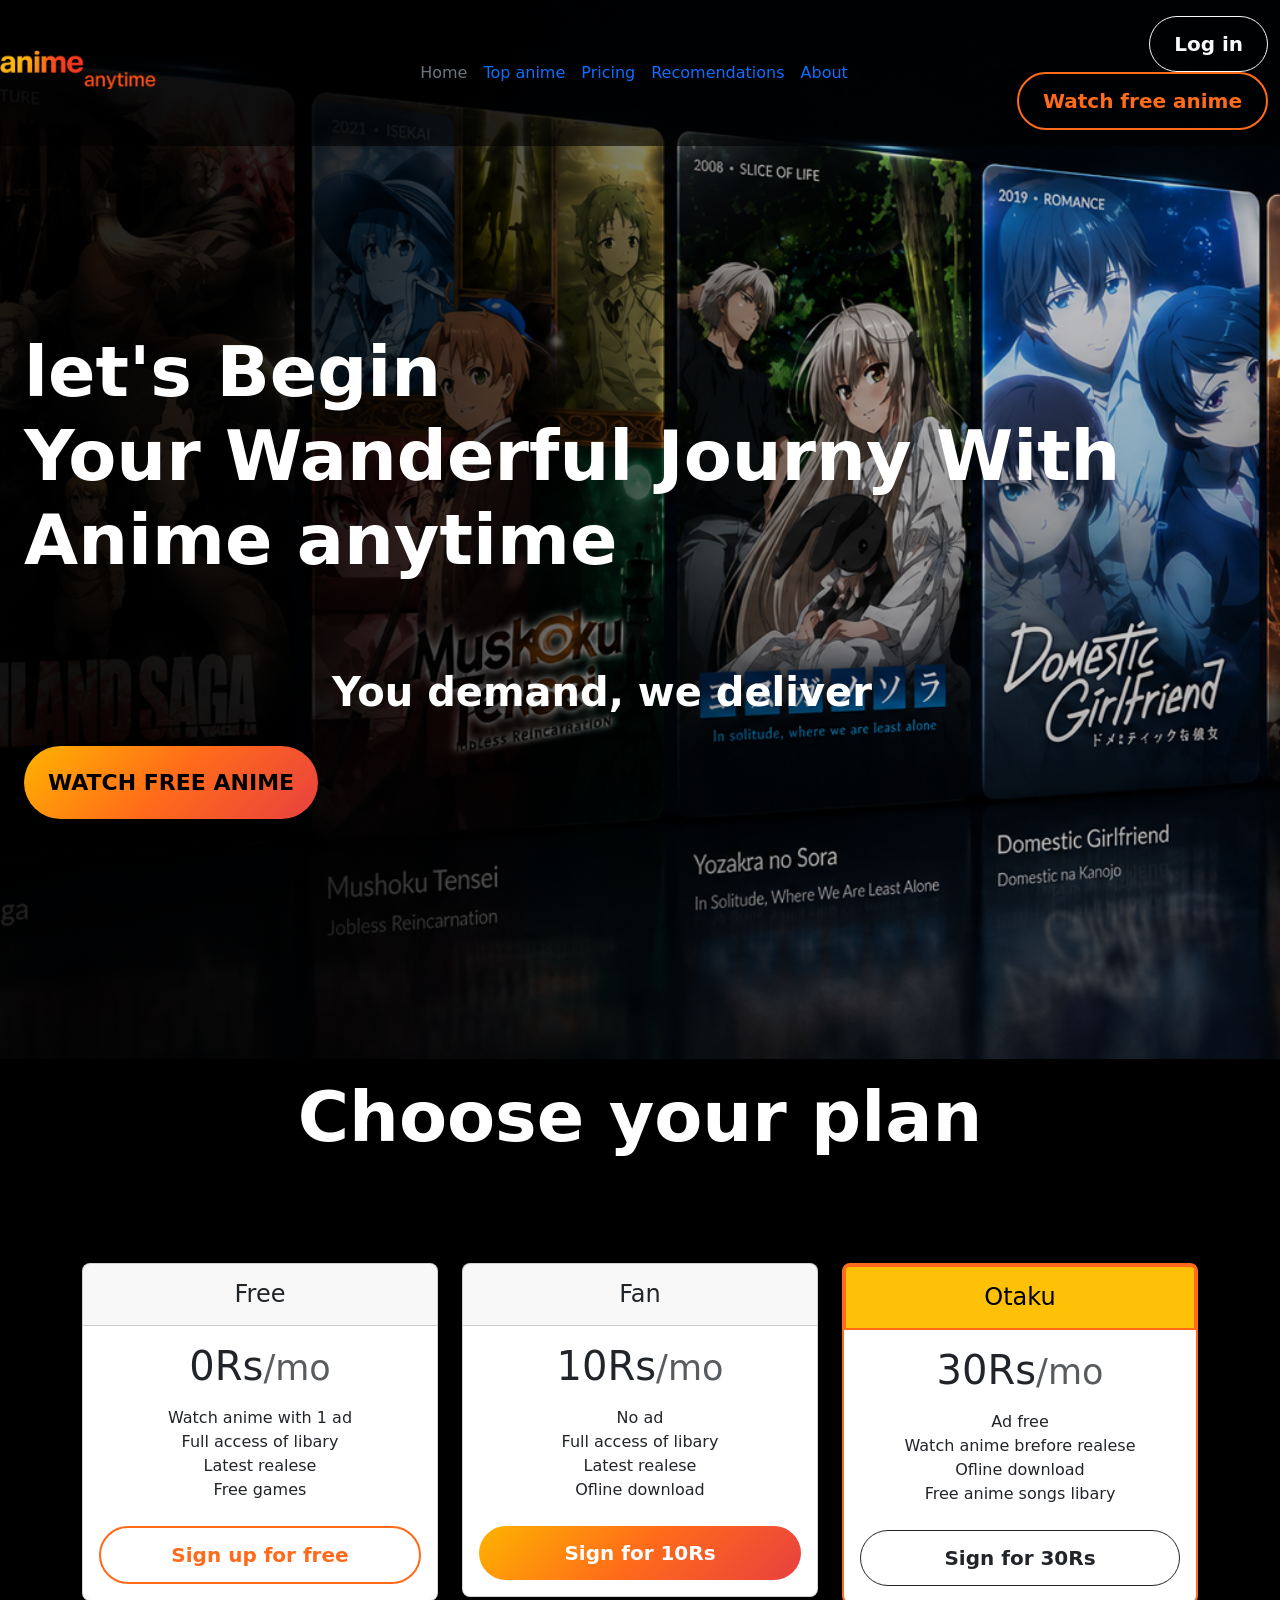
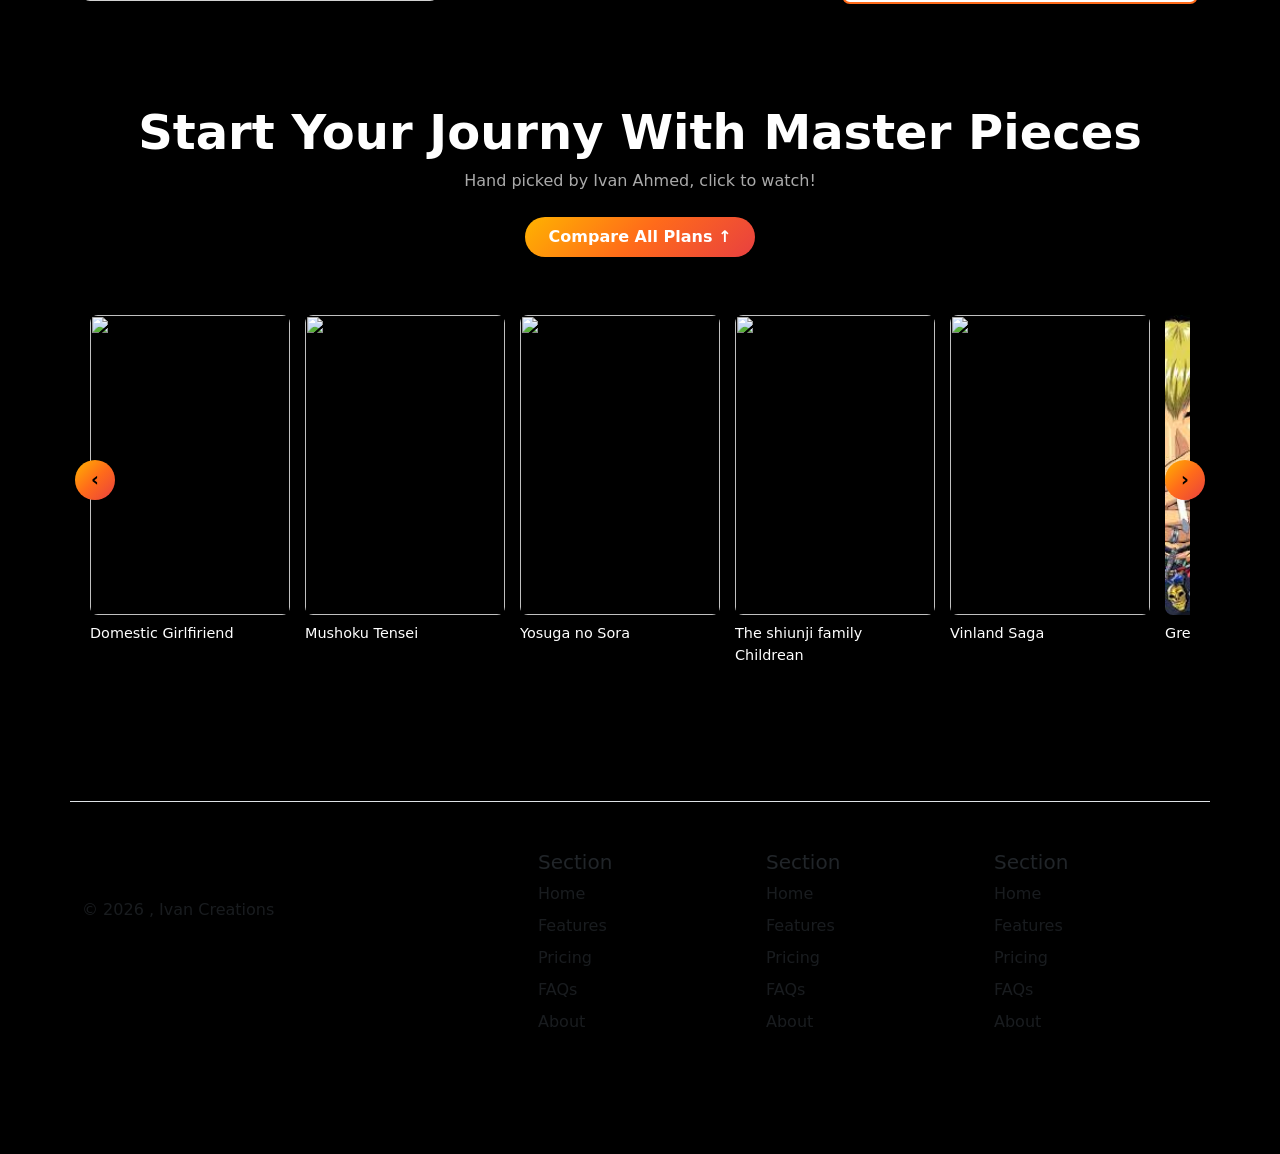
==== index.html @ 9043565b "Add files via upload" ====
<!DOCTYPE html>
<html lang="en">
<head>
    <meta charset="UTF-8">
    <meta name="viewport" content="width=device-width, initial-scale=1.0">
    <title>Anime anytime</title>
    <link href="https://cdn.jsdelivr.net/npm/bootstrap@5.3.8/dist/css/bootstrap.min.css" rel="stylesheet" integrity="sha384-sRIl4kxILFvY47J16cr9ZwB07vP4J8+LH7qKQnuqkuIAvNWLzeN8tE5YBujZqJLB" crossorigin="anonymous">
    <link rel="stylesheet" href="./style.css">
</head>
<body>
<section class="background-main">
    
<section class="hidd">
  <div class="container-xxl ps-0">
    <header class="d-flex flex-wrap align-items-center justify-content-center justify-content-md-between py-3 mb-4">
      <div class="col-md-3 mb-2 mb-md-0">
        <a href="/" class="d-inline-flex link-body-emphasis text-decoration-none">
          <img src ="./27ed820a-7ef6-47a7-adc0-42405a75d353.png" />
        </a>
      </div>
      <ul class="nav col-12 col-md-auto mb-2 justify-content-center mb-md-0">
        <li><a href="#" class="nav-link px-2 link-secondary">Home</a></li>
        <li><a href="./topanime.html" class="nav-link px-2">Top anime</a></li>
        <li><a href="#ppp" class="nav-link px-2">Pricing</a></li>
        <li><a href="#rrr" class="nav-link px-2">Recomendations</a></li>
        <li><a href="./about.html" class="nav-link px-2">About</a></li>
      </ul>
      <div class="col-md-3 text-end">
        <a href="./login.html"><button type="button" class="btn btn-outline-light btn-lg">Log in</button></a>
        <a href="./topanime.html"><button type="button" class="btn btn-outline-warning btn-lg" id="ram">Watch free anime</button></a>
      </div>
    </header>
  </div>
</section>


<section >
<div class="px-4 bam kam ">  <h1 class="display-5 fw-bold text-body-emphasis" id="hhh">let's Begin<br/> Your Wanderful Journy With<br/> Anime anytime<br/></h1>
     <div class="col-lg-6 mx-auto"> <p class="lead mb-4" id="hhhh">You demand, we deliver</p></div>
         <div class="d-grid gap-2 d-sm-flex justify-content-sm-start"> 
        <a href="./topanime.html">                                                               
        <button type="button" class="btn btn-warning btn-lg px-4 gap-3" id="aaa">watch free anime</button></a></div>
</section>
</section>

<section class="container" id="ppp">
     <div class="pricing-header p-3 pb-md-4 mx-auto text-center"> <h1 class="display-4 fw-normal text-body-emphasis" id="hhh">Choose your plan</h1>
    </div><div class="row row-cols-1 row-cols-md-3 mb-3 text-center"> <div class="col"> <div class="card mb-4 rounded-3 shadow-sm"> 
    <div class="card-header py-3"> <h4 class="my-0 fw-normal">Free</h4> </div> <div class="card-body"> <h1 class="card-title pricing-card-title">0Rs<small class="text-body-secondary fw-light">/mo</small></h1> <ul class="list-unstyled mt-3 mb-4"> <li>Watch anime with 1 ad</li> 
    <li>Full access of libary</li> <li>Latest realese</li> <li>Free games</li> </ul> 
   <a href="./login.html"> <a href="./login.html"> <button type="button" class="w-100 btn btn-lg btn-outline-warning">Sign up for free</button></a> 
   </div> </div> </div> <div class="col"> <div class="card mb-4 rounded-3 shadow-sm"> <div class="card-header py-3"> 
    <h4 class="my-0 fw-normal">Fan</h4> </div> <div class="card-body"> <h1 class="card-title pricing-card-title">10Rs<small class="text-body-secondary fw-light">/mo</small></h1> <ul class="list-unstyled mt-3 mb-4"> <li>No ad</li>
    <li>Full access of libary</li> <li>Latest realese</li> <li>Ofline download </li> </ul><a href="./login.html"> <button type="button" class="w-100 btn btn-lg btn-warning">
    Sign for 10Rs</button></a> </div> </div> </div> <div class="col"> <div class="card mb-4 rounded-3 shadow-sm border-warning"> <div class="card-header
     py-3 text-bg-warning border-warning"> <h4 class="my-0 fw-normal">Otaku</h4> </div> <div class="card-body"> <h1 class="card-title pricing-card-title">30Rs<small class="text-body-secondary fw-light">/mo</small></h1> <ul class="list-unstyled mt-3 mb-4"> <li>Ad free</li> <li>Watch anime brefore realese
    </li> <li>Ofline download</li> <li>Free anime songs libary</li> </ul><a href="./login.html"> <button type="button" class="w-100 btn btn-lg btn-outline-dark">
    Sign for 30Rs</button> </a>
    </div> </div> </div> </div>
</section>


<section class="container " id="rrr" style="background:#000; padding: 60px 20px; ">
  <h2 class="text-center text-white fw-bold display-5 mb-2">Start Your Journy With Master Pieces</h2>
  <p class="text-center mb-4" style="color:#aaa;">Hand picked by Ivan Ahmed, click to watch!</p>
  
  <div class="text-center mb-5">
    <a href="#ppp"> <button class="btn btn-warning fw-bold px-4 py-2 rounded-pill">Compare All Plans ↑</button></a>
  </div>

  <!-- Carousel -->
  <div style="position: relative;">
    <div id="animeCarousel" style="display:flex; overflow-x:hidden; gap:15px; scroll-behavior:smooth; padding: 10px 0;">
      
      <!-- Card 1 -->
      <div class="anime-card" style="min-width:200px; cursor:pointer;">
        <a href="https://anikototv.to/watch/domestic-girlfriend-zyhr2/ep-1"><img src="https://m.media-amazon.com/images/M/MV5BYmQyNWI1ZTgtMTgzNC00ZGIyLTg3NWMtZmM2ZjMzNTNjOTU5XkEyXkFqcGc@._V1_.jpg" style="width:100%; border-radius:8px;"></a>
        <p class="text-white mt-2">Domestic Girlfiriend</p>
      </div>

      
      

      <!-- Card 3 -->
      <div class="anime-card" style="min-width:200px; cursor:pointer;">
       <a href="https://youtu.be/mKS67U6ZEWM?si=OU85oKl3W5D-t7Yv"> <img src="https://encrypted-tbn0.gstatic.com/images?q=tbn:ANd9GcR9rtG5dt8r74mgJQobeNflvD8faWZmgxRh8A&s" style="width:100%; border-radius:8px;"></a>
        <p class="text-white mt-2">Mushoku Tensei</p>
      </div>

      <!-- Card 4 -->
      <div class="anime-card" style="min-width:200px; cursor:pointer;">
       <a href="https://anikototv.to/watch/sky-of-connection-rzxcu/ep-1"> <img src="https://a.ltrbxd.com/resized/film-poster/6/3/7/7/3/7/637737-yosuga-no-sora-0-230-0-345-crop.jpg?v=f9a49ea442" style="width:100%; border-radius:8px;"></a>
        <p class="text-white mt-2">Yosuga no Sora</p>
      </div>

      <!-- Card 5 -->
      <div class="anime-card" style="min-width:200px; cursor:pointer;">
        <a href="https://anikototv.to/watch/the-children-of-shiunji-family-vcu4v/ep-1"> <img src="https://m.media-amazon.com/images/M/MV5BYWIwOTgxZWItNTc0OC00NzllLTk0ZjYtN2U0NWU0YzE4YTdiXkEyXkFqcGc@._V1_.jpg" style="width:100%; border-radius:8px;"></a>
        <p class="text-white mt-2">The shiunji family Childrean</p>
      </div>

      <!-- Card 6 -->
      
      <div class="anime-card" style="min-width:200px; cursor:pointer;">
        <a href="https://anikototv.to/watch/vinland-saga-83zsx/ep-1"><img src="https://m.media-amazon.com/images/M/MV5BNDA3MGNmZTEtMzFiMy00ZmViLThhNmQtMjQ4ZDc5MDEyN2U1XkEyXkFqcGc@._V1_.jpg" style="width:100%; border-radius:8px;"></a>
        <p class="text-white mt-2">Vinland Saga</p>
      </div>

      <div class="anime-card" style="min-width:200px; cursor:pointer;">
       <a href="https://anikototv.to/watch/great-teacher-onizuka-kjboa/ep-1"> <img src="[data-uri]" style="width:100%; border-radius:8px;"></a>
        <p class="text-white mt-2">Great teacher Onizuka</p>
      </div>

      <div class="anime-card" style="min-width:200px; cursor:pointer;">
       <a href="https://anikototv.to/watch/elfen-lied-jdjuy/ep-1"> <img src="https://m.media-amazon.com/images/I/81dpKMg4+OL._AC_UF894,1000_QL80_.jpg" style="width:100%; border-radius:8px;"></a>
        <p class="text-white mt-2">Elfen Lied</p>
      </div>


      <div class="anime-card" style="min-width:200px; cursor:pointer;">
       <a href="https://anikototv.to/watch/rascal-does-not-dream-of-bunny-girl-senpai-iibbs/ep-1"><img src="https://m.media-amazon.com/images/M/MV5BZWRjNWY5YmItZTFkNS00ZjdiLWJiMWMtODFjYzk1NjU2MWU0XkEyXkFqcGc@._V1_FMjpg_UX1000_.jpg" style="width:100%; border-radius:8px;"></a>
        <p class="text-white mt-2">Rascal doesn't Series</p>
      </div>


      <div class="anime-card" style="min-width:200px; cursor:pointer;">
       <a href="https://anikototv.to/watch/grand-blue-dreaming-6ps4v/ep-1"> <img src="https://images.justwatch.com/poster/336406207/s718/season-1.jpg" style="width:100%; border-radius:8px;"></a>
        <p class="text-white mt-2">Grand blue Dreaming</p>
      </div>



      <div class="anime-card" style="min-width:200px; cursor:pointer;">
        <a href="https://anikototv.to/watch/neon-genesis-evangelion-d0uqe/ep-1"><img src="https://m.media-amazon.com/images/M/MV5BZjZjZGI3ZDQtODNmZC00NjE0LTlmYTUtOTljMWI2YjNmMTQ0XkEyXkFqcGc@._V1_FMjpg_UX1000_.jpg" style="width:100%; border-radius:8px;"></a>
        <p class="text-white mt-2">Neon genesis Evangelion</p>
      </div>


      <div class="anime-card" style="min-width:200px; cursor:pointer;">
        <a href="https://anikototv.to/watch/death-note-fc8mq/ep-1"><img src="https://m.media-amazon.com/images/M/MV5BYTgyZDhmMTEtZDFhNi00MTc4LTg3NjUtYWJlNGE5Mzk2NzMxXkEyXkFqcGc@._V1_QL75_UX190_CR0,2,190,281_.jpg" style="width:100%; border-radius:8px;"></a>
        <p class="text-white mt-2">Death Note</p>
      </div>


      <div class="anime-card" style="min-width:200px; cursor:pointer;">
        <a href="https://youtu.be/FU9-3Fmoh7w?si=w4cdaUPyJTCbkpcB"> <img src="https://m.media-amazon.com/images/M/MV5BZjliODY5MzQtMmViZC00MTZmLWFhMWMtMjMwM2I3OGY1MTRiXkEyXkFqcGc@._V1_FMjpg_UX1000_.jpg" style="width:100%; border-radius:8px;"></a>
        <p class="text-white mt-2">Attack on Titan</p>
      </div>


      <div class="anime-card" style="min-width:200px; cursor:pointer;">
       <a href="https://anikototv.to/watch/my-star-hg319/ep-1"> <img src="https://encrypted-tbn0.gstatic.com/images?q=tbn:ANd9GcQRUeqwjQRqC6Ua--Xtx-fa9RAOLDEeE315fg&s" style="width:100%; border-radius:8px;"></a>
        <p class="text-white mt-2">Oshi no Ko</p>
      </div>



      

      <!-- Add more cards here -->
    </div>

    <!-- Left Arrow -->
    <button onclick="scrollCarousel(-1)" style="
      position:absolute; top:40%; left:-15px;
      background:linear-gradient(135deg, #ffb300, #ff6b1a, #e84040); border:none; border-radius:50%;
      width:40px; height:40px; font-size:1.2rem;
      cursor:pointer; font-weight:bold;">‹</button>

    <!-- Right Arrow -->
    <button onclick="scrollCarousel(1)" style="
      position:absolute; top:40%; right:-15px;
      background:linear-gradient(135deg, #ffb300, #ff6b1a, #e84040); border:none; border-radius:50%;
      width:40px; height:40px; font-size:1.2rem;
      cursor:pointer; font-weight:bold;">›</button>
  </div>
</section>


<section>
  <div class="container"> <footer class="row row-cols-1 row-cols-sm-2 row-cols-md-5 py-5 my-5 border-top"> <div class="col mb-3"> <a href="/" class="d-flex align-items-center mb-3 link-body-emphasis text-decoration-none" aria-label="Bootstrap"> <svg class="bi me-2" width="40" height="32" aria-hidden="true"><use xlink:href="#bootstrap"></use></svg> </a> <p class="text-body-secondary">© 2026 , Ivan Creations</p> </div> <div class="col mb-3"></div> <div class="col mb-3"> <h5>Section</h5> <ul class="nav flex-column"> <li class="nav-item mb-2"><a href="#" class="nav-link p-0 text-body-secondary">Home</a></li> <li class="nav-item mb-2"><a href="#" class="nav-link p-0 text-body-secondary">Features</a></li> <li class="nav-item mb-2"><a href="#" class="nav-link p-0 text-body-secondary">Pricing</a></li> <li class="nav-item mb-2"><a href="#" class="nav-link p-0 text-body-secondary">FAQs</a></li> <li class="nav-item mb-2"><a href="#" class="nav-link p-0 text-body-secondary">About</a></li> </ul> </div> <div class="col mb-3"> <h5>Section</h5> <ul class="nav flex-column"> <li class="nav-item mb-2"><a href="#" class="nav-link p-0 text-body-secondary">Home</a></li> <li class="nav-item mb-2"><a href="#" class="nav-link p-0 text-body-secondary">Features</a></li> <li class="nav-item mb-2"><a href="#" class="nav-link p-0 text-body-secondary">Pricing</a></li> <li class="nav-item mb-2"><a href="#" class="nav-link p-0 text-body-secondary">FAQs</a></li> <li class="nav-item mb-2"><a href="#" class="nav-link p-0 text-body-secondary">About</a></li> </ul> </div> <div class="col mb-3"> <h5>Section</h5> <ul class="nav flex-column"> <li class="nav-item mb-2"><a href="#" class="nav-link p-0 text-body-secondary">Home</a></li> <li class="nav-item mb-2"><a href="#" class="nav-link p-0 text-body-secondary">Features</a></li> <li class="nav-item mb-2"><a href="#" class="nav-link p-0 text-body-secondary">Pricing</a></li> <li class="nav-item mb-2"><a href="#" class="nav-link p-0 text-body-secondary">FAQs</a></li> <li class="nav-item mb-2"><a href="#" class="nav-link p-0 text-body-secondary">About</a></li> </ul> </div> </footer> </div>
</section>
















</section>
<script src="https://cdn.jsdelivr.net/npm/bootstrap@5.3.8/dist/js/bootstrap.bundle.min.js"
 integrity="sha384-FKyoEForCGlyvwx9Hj09JcYn3nv7wiPVlz7YYwJrWVcXK/BmnVDxM+D2scQbITxI" crossorigin="anonymous"></script> 
 <script>
  function scrollCarousel(direction) {
    const carousel = document.getElementById('animeCarousel');
    carousel.scrollLeft += direction * 230;
  }
</script>
</body>
</html>
---- style.css ----
.btn{
    border-radius: 50px;
    
     }


html{
    scroll-behavior: smooth;
}



#hhh{
    color: white !important;
    font-size:70px !important;
    margin-bottom: 5rem !important;
    font-weight: bold !important;
}


.bam{
    padding-top: 10rem !important;
    padding-bottom: 15rem !important;
}
#hhhh{
    color: white!important;
    font-size:40px !important;
    font-weight:600;
}
#aaa{
    
    
    color: #000;
    border: none;
    padding: 20px 50px;
    font-size: 22px;
    font-weight: 800;
    border-radius: 100px;
    text-transform: uppercase;
    cursor: pointer;
}

.hero > div {
    margin-top: 0 !important;
    padding-top: 0 !important;
}

.hero {
    display: flex !important;
    flex-direction: column !important;
    justify-content: flex-end !important;
    padding-top: 40px !important;
    min-height: unset !important;  /* ← ADD THIS - removes Bootstrap's min-height */
    margin-top: 0 !important;      /* ← ADD THIS - removes any top margin */
}
header img {
    height: 40px !important;
    width: auto !important; /* auto keeps the ratio natural */
    object-fit: contain !important;
}

.background-main {
    background-image: url('./ChatGPT\ Image\ Jun\ 19\,\ 2026\,\ 09_46_33\ AM.png') !important; /* replace with your image filename */
    background-size: cover !important;
    background-position: center !important;
    background-repeat: no-repeat !important;
    position: relative !important;
}

/* dark overlay on top of image like crunchyroll */
.background-main::before {
    content: '' !important;
    position: absolute !important;
    top: 0 !important;
    left: 0 !important;
    width: 100% !important;
    height: 100% !important;
    background: linear-gradient(to right, rgba(0,0,0,0.85) 25%, rgba(0,0,0,0.2) 70%) !important;
    z-index: 0 !important;
}

/* make sure content stays above the overlay */
.background-main > * {
    position: relative !important;
    z-index: 1 !important;
}

body{
    background-color: #000 !important;
}
/* Pricing Section */
/* Pricing Section */

.btn-warning, .btn-lg {
  border-radius: 50px;
  font-weight: 600;
  padding: 12px 24px;
  transition: all 0.3s ease;
}
.border-warning {
  border: 2px solid #ff6b1a !important;
}
.bg-warning {
  background: linear-gradient(135deg, #ffb300, #ff6b1a) !important;
}

.btn-warning {
  background: linear-gradient(135deg, #ffb300, #ff6b1a, #e84040);
  border: none;
  color: #fff;
  border-radius: 50px;
}
.btn-warning:hover {
  background: linear-gradient(135deg, #e84040, #ff6b1a, #ffb300);
  color: #fff;
}

.btn-outline-warning {
  background: transparent;
  border: 2px solid #ff6b1a;
  color: #ff6b1a;
  border-radius: 50px;
}
.btn-outline-warning:hover {
  background: linear-gradient(135deg, #ffb300, #ff6b1a, #e84040);
  color: #fff;
  border-color: transparent;
}




.anime-card img {
  transition: transform 0.3s ease, box-shadow 0.3s ease;
  height: 300px;
  width: 200px;
}

.anime-card:hover img {
  transform: scale(1.05);
  box-shadow:0 0 15px rgb(223, 117, 5) ;
}

.anime-card p {
  font-size: 0.9rem;
}

.hidd{
  background-color: rgba(0,0,0,.6) !important;
 
}

.form-signin {
    max-width: 330px;
    padding: 1rem;
}
.m-auto {
    margin: auto !important;
}
.w-100 {
    width: 100% !important;
}
*, ::after, ::before {
    box-sizing: border-box;
}
user agent stylesheet
main {
    display: block;
    unicode-bidi: isolate;
}
.bg-body-tertiary {
    --bs-bg-opacity: 1;
    background-color: rgba(var(--bs-tertiary-bg-rgb), var(--bs-bg-opacity)) !important;
}
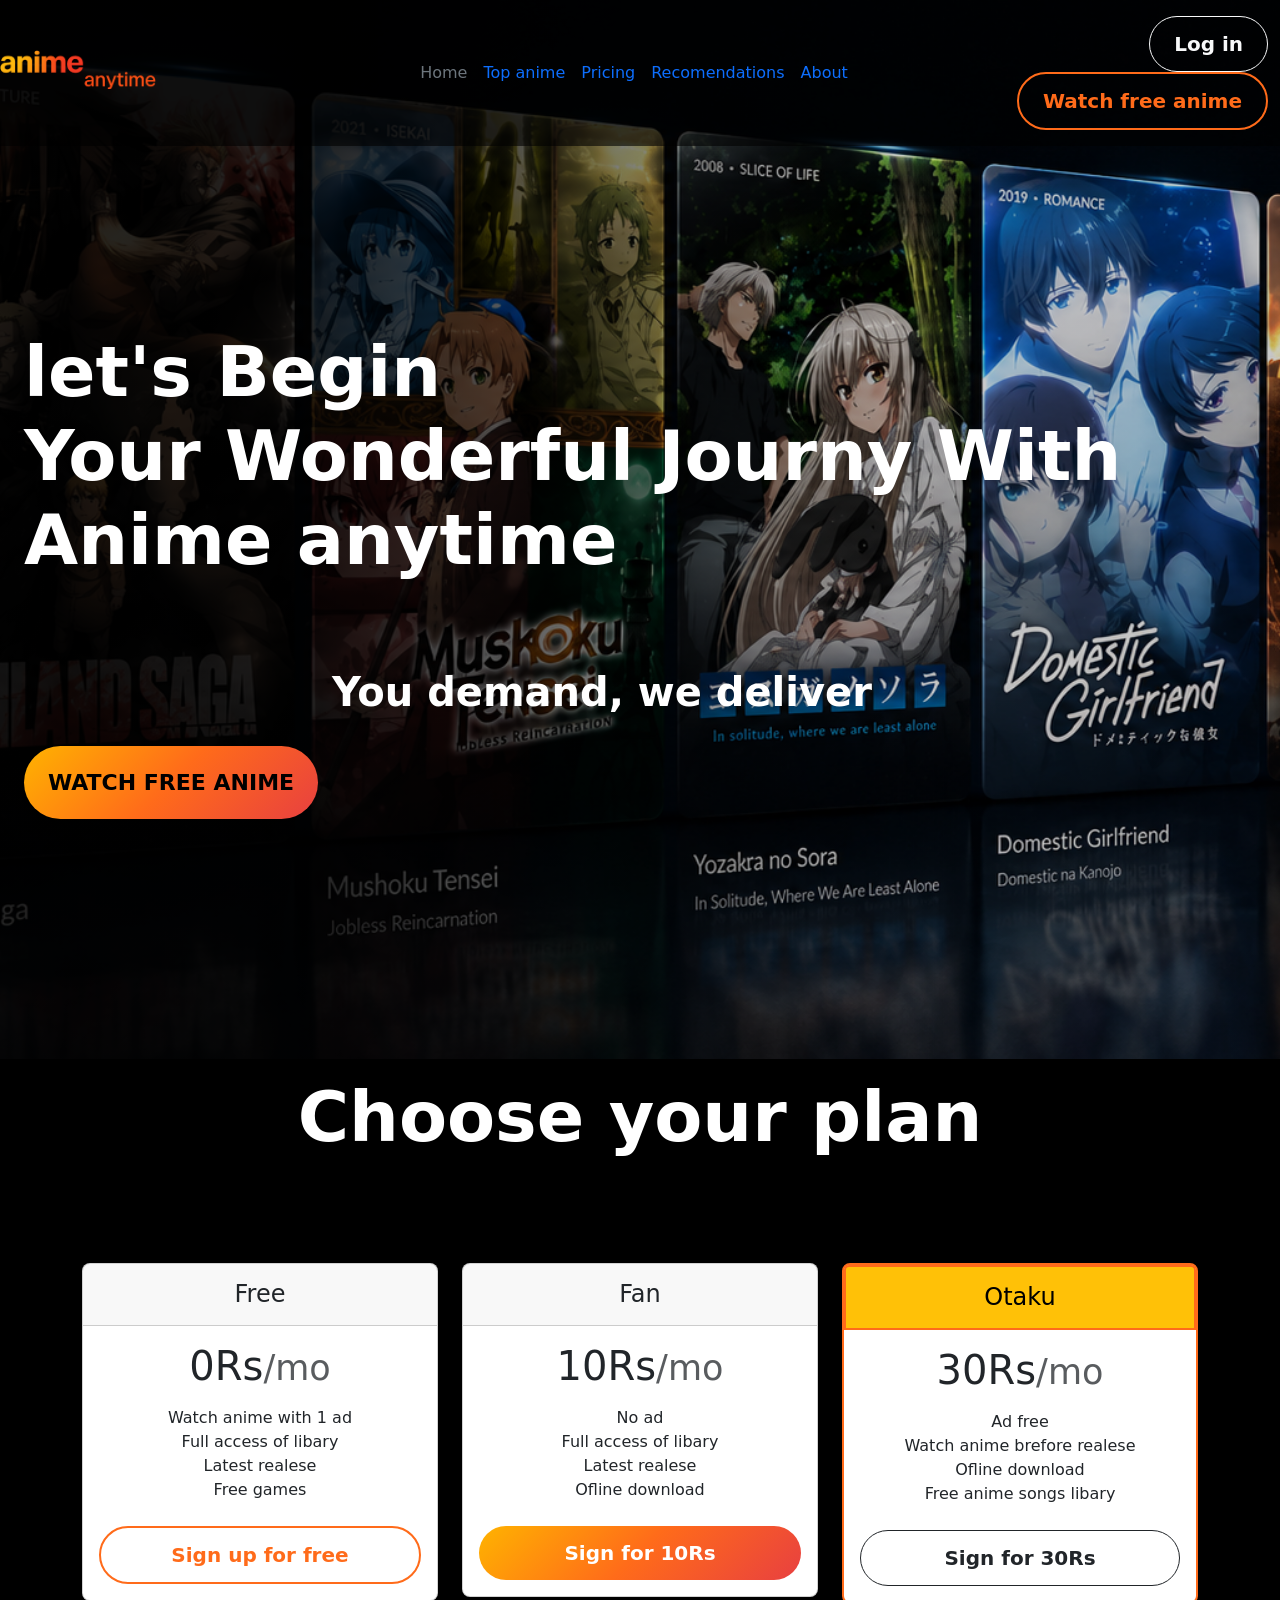
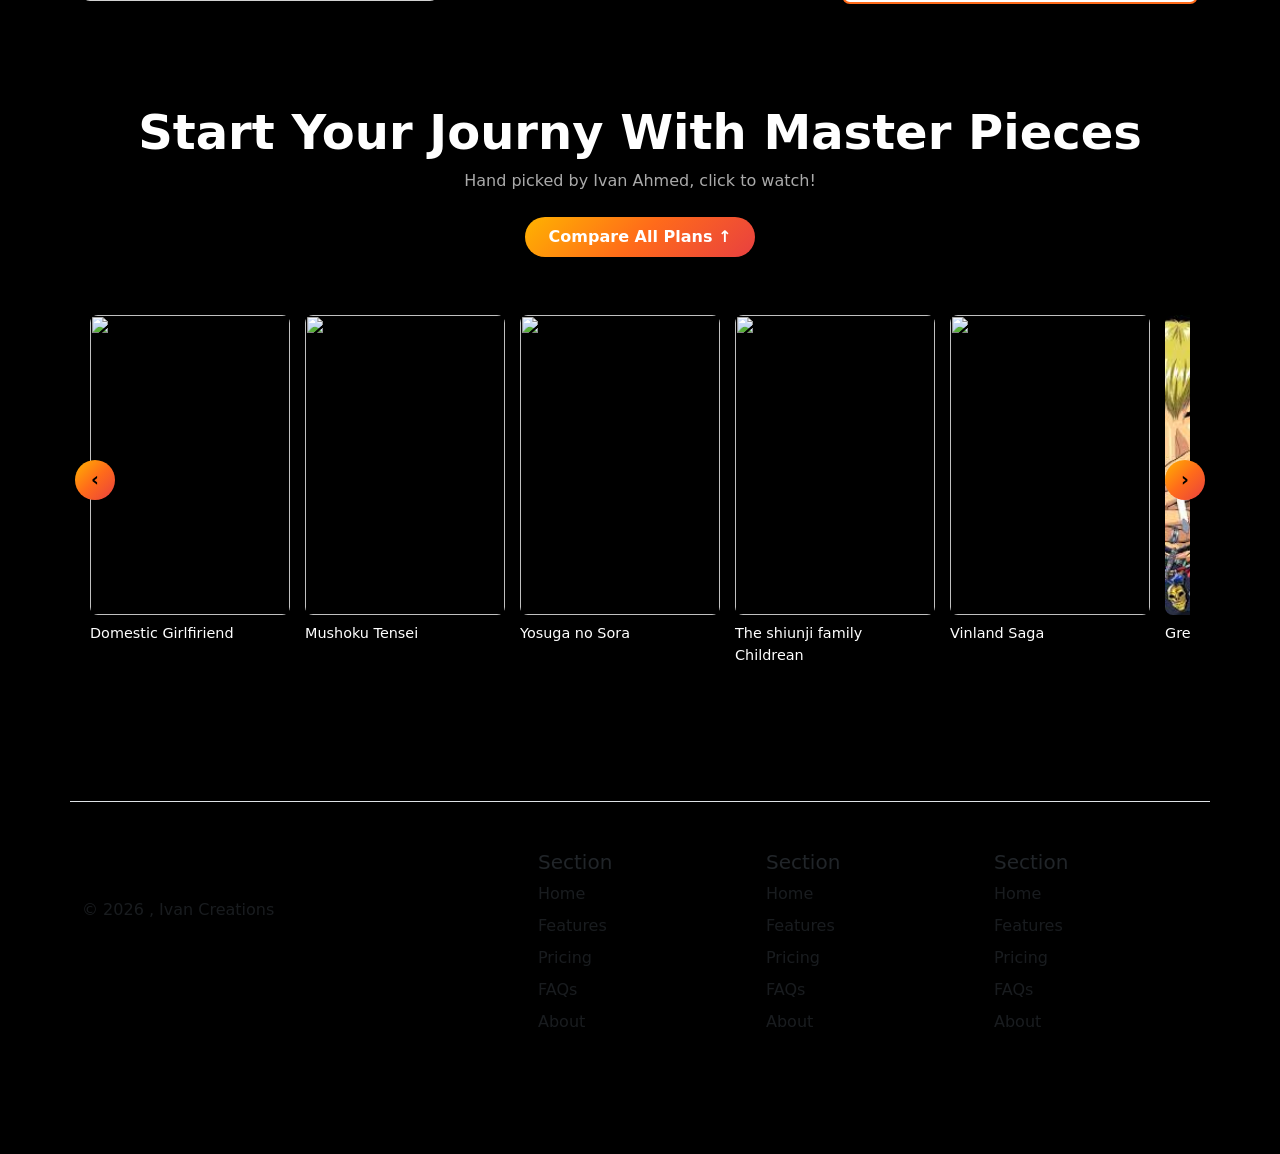
==== commit ce1c8b28: "Update index.html" ====
--- a/index.html
+++ b/index.html
@@ -35,7 +35,7 @@
 
 
 <section >
-<div class="px-4 bam kam ">  <h1 class="display-5 fw-bold text-body-emphasis" id="hhh">let's Begin<br/> Your Wanderful Journy With<br/> Anime anytime<br/></h1>
+<div class="px-4 bam kam ">  <h1 class="display-5 fw-bold text-body-emphasis" id="hhh">let's Begin<br/> Your Wonderful Journy With<br/> Anime anytime<br/></h1>
      <div class="col-lg-6 mx-auto"> <p class="lead mb-4" id="hhhh">You demand, we deliver</p></div>
          <div class="d-grid gap-2 d-sm-flex justify-content-sm-start"> 
         <a href="./topanime.html">                                                               
@@ -206,4 +206,4 @@
   }
 </script>
 </body>
-</html>+</html>
